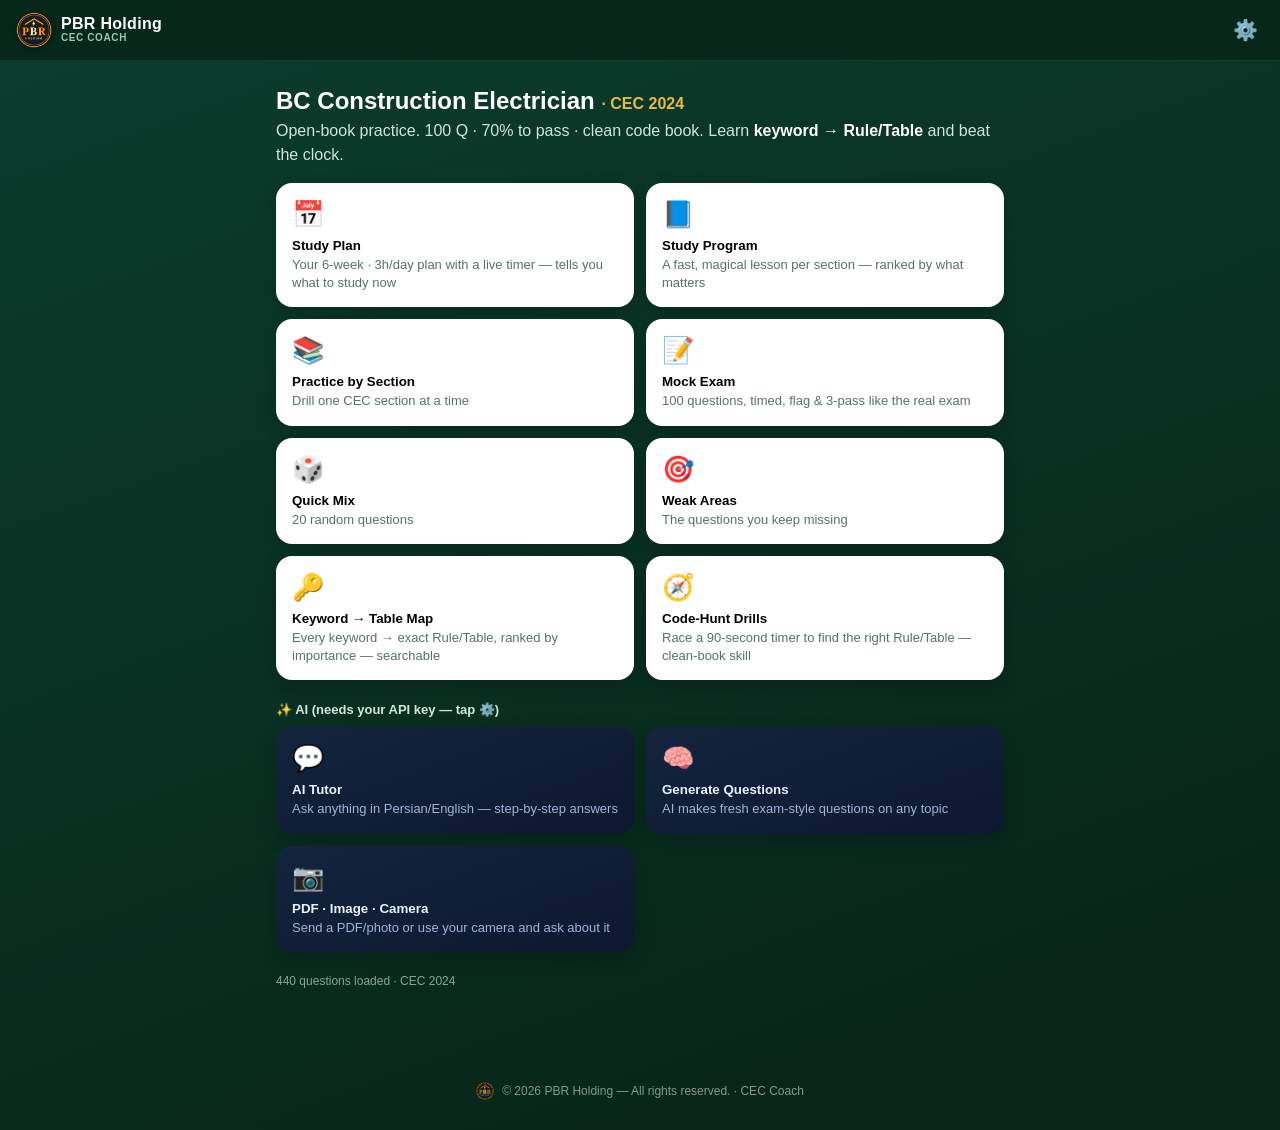
==== cec-coach/web/index.html @ ffb9f449 "Step-by-step "Teach me" everywhere, in your chosen language (EN or فارسی) - A 🧑‍🏫 Teach button now s" ====
<!DOCTYPE html>
<html lang="en">
<head>
  <meta charset="UTF-8" />
  <meta name="viewport" content="width=device-width, initial-scale=1.0, maximum-scale=1.0" />
  <meta name="theme-color" content="#0b3d2e" />
  <title>CEC Coach — PBR Holding · BC Construction Electrician (CEC 2024)</title>
  <link rel="manifest" href="manifest.webmanifest?v=32" />
  <link rel="icon" type="image/png" href="favicon.png?v=32" />
  <link rel="apple-touch-icon" href="apple-touch-icon.png?v=32" />
  <meta name="apple-mobile-web-app-capable" content="yes" />
  <meta name="mobile-web-app-capable" content="yes" />
  <meta name="apple-mobile-web-app-title" content="CEC Coach" />
  <link rel="stylesheet" href="styles.css?v=32" />
</head>
<body>
  <header class="topbar">
    <div class="brand" data-home>
      <img src="logo.png?v=32" class="brandlogo" alt="PBR Holding" />
      <span class="brandtxt">PBR Holding<small>CEC Coach</small></span>
    </div>
    <div class="topright">
      <div id="hud" class="hud"></div>
      <button id="gear" class="gear" title="Settings">⚙️</button>
    </div>
  </header>

  <main id="app">
    <!-- HOME -->
    <section id="home" class="screen">
      <h1>BC Construction Electrician <span>· CEC 2024</span></h1>
      <p class="sub">Open-book practice. 100 Q · 70% to pass · clean code book.
        Learn <b>keyword → Rule/Table</b> and beat the clock.</p>

      <div class="cards">
        <button class="card" data-go="plan">
          <div class="card-ic">📅</div>
          <div class="card-t">Study Plan</div>
          <div class="card-d">Your 6-week · 3h/day plan with a live timer — tells you what to study now</div>
        </button>
        <button class="card" data-go="study">
          <div class="card-ic">📘</div>
          <div class="card-t">Study Program</div>
          <div class="card-d">A fast, magical lesson per section — ranked by what matters</div>
        </button>
        <button class="card" data-mode="section">
          <div class="card-ic">📚</div>
          <div class="card-t">Practice by Section</div>
          <div class="card-d">Drill one CEC section at a time</div>
        </button>
        <button class="card" data-mode="mock">
          <div class="card-ic">📝</div>
          <div class="card-t">Mock Exam</div>
          <div class="card-d">100 questions, timed, flag &amp; 3-pass like the real exam</div>
        </button>
        <button class="card" data-mode="random">
          <div class="card-ic">🎲</div>
          <div class="card-t">Quick Mix</div>
          <div class="card-d">20 random questions</div>
        </button>
        <button class="card" data-mode="weak">
          <div class="card-ic">🎯</div>
          <div class="card-t">Weak Areas</div>
          <div class="card-d">The questions you keep missing</div>
        </button>
        <button class="card" data-go="keymap">
          <div class="card-ic">🔑</div>
          <div class="card-t">Keyword → Table Map</div>
          <div class="card-d">Every keyword → exact Rule/Table, ranked by importance — searchable</div>
        </button>
        <button class="card" data-go="codehunt">
          <div class="card-ic">🧭</div>
          <div class="card-t">Code-Hunt Drills</div>
          <div class="card-d">Race a 90-second timer to find the right Rule/Table — clean-book skill</div>
        </button>
      </div>

      <div class="ai-row">
        <div class="ai-label">✨ AI (needs your API key — tap ⚙️)</div>
        <div class="cards">
          <button class="card ai" data-go="tutor">
            <div class="card-ic">💬</div>
            <div class="card-t">AI Tutor</div>
            <div class="card-d">Ask anything in Persian/English — step-by-step answers</div>
          </button>
          <button class="card ai" data-go="generate">
            <div class="card-ic">🧠</div>
            <div class="card-t">Generate Questions</div>
            <div class="card-d">AI makes fresh exam-style questions on any topic</div>
          </button>
          <button class="card ai" data-go="vision">
            <div class="card-ic">📷</div>
            <div class="card-t">PDF · Image · Camera</div>
            <div class="card-d">Send a PDF/photo or use your camera and ask about it</div>
          </button>
        </div>
      </div>

      <div id="stats" class="stats"></div>
      <p class="foot" id="libline"></p>
    </section>

    <!-- SECTION PICKER -->
    <section id="picker" class="screen hidden">
      <button class="back" data-home>← Back</button>
      <h2>Choose a section</h2>
      <div id="sectionList" class="seclist"></div>
    </section>

    <!-- QUIZ -->
    <section id="quiz" class="screen hidden">
      <div class="quizbar">
        <button class="back" data-home>← Quit</button>
        <div class="progress"><div id="bar" class="bar"></div></div>
      </div>
      <div class="qmeta">
        <span id="qcount" class="qchip"></span>
        <span id="qscore" class="qchip score"></span>
        <span id="qtimer" class="qchip" title="Time on this question">⏱ 0:00</span>
        <span id="ttimer" class="qchip" title="Total exam time">🕒 0:00</span>
      </div>

      <div class="qcard">
        <div id="qtags" class="qtags"></div>
        <div id="qtext" class="qtext"></div>
        <div id="banner" class="banner hidden"></div>
        <div id="options" class="options"></div>
      </div>

      <div id="explain" class="explain hidden"></div>

      <div class="rowbtns navbtns">
        <button id="prev" class="ghost">← Prev</button>
        <button id="flag" class="ghost">🚩 Flag</button>
        <button id="next" class="ghost">Next →</button>
      </div>
      <div class="rowbtns">
        <button id="teach" class="primary teachbtn hidden">🧑‍🏫 Teach me · فارسی + English</button>
      </div>
      <div class="rowbtns">
        <button id="finish" class="primary finishbtn">Finish &amp; see score ✓</button>
      </div>
      <p class="foot kbhint">Tip: press <b>A B C D</b> to answer · <b>←</b> / <b>→</b> to move</p>
    </section>

    <!-- RESULTS -->
    <section id="results" class="screen hidden">
      <h2>Session complete</h2>
      <div id="score" class="score"></div>
      <div id="resultActions" class="rowbtns"></div>
      <div id="rdetail" class="rdetail"></div>
      <div id="resultActions2" class="rowbtns"></div>
    </section>

    <!-- STUDY PLAN -->
    <section id="plan" class="screen hidden">
      <button class="back" data-home>← Back</button>
      <h2 id="planTitle">📅 Study Plan — 6 weeks · 3h/day</h2>
      <div id="planLang" class="langtoggle"></div>
      <div class="timecard">
        <div id="timerBig" class="timerbig">0:00</div>
        <div class="timerbtns">
          <button id="timerToggle" class="primary">▶ Start studying</button>
          <button id="timerReset" class="ghost">Reset day</button>
        </div>
      </div>
      <div class="trackgrid">
        <div class="track"><div class="tracklbl">Today</div><div id="trkToday" class="trackval">0h / 3h</div><div class="trackbar"><div id="barToday" class="trackfill"></div></div></div>
        <div class="track"><div class="tracklbl">This week</div><div id="trkWeek" class="trackval">0h / 18h</div><div class="trackbar"><div id="barWeek" class="trackfill"></div></div></div>
        <div class="track"><div class="tracklbl">Total</div><div id="trkTotal" class="trackval">0h / 108h</div><div class="trackbar"><div id="barTotal" class="trackfill"></div></div></div>
      </div>
      <div id="nowTask" class="nowtask"></div>
      <div id="planList" class="planlist"></div>
    </section>

    <!-- CODE-HUNT DRILLS -->
    <section id="codehunt" class="screen hidden">
      <button class="back" data-home>← Back</button>
      <h2 id="chTitle">🧭 Code-Hunt Drills</h2>
      <div id="chLang" class="langtoggle"></div>
      <p id="chIntro" class="sub">A scenario appears + a 90-second timer. Race to find the governing
        Rule/Table in your code book, then reveal to check. Builds clean-book speed.</p>
      <div id="chScore" class="chscore"></div>
      <div class="qcard">
        <div id="chPrompt" class="chprompt"></div>
        <div id="chTimer" class="chtimer">1:30</div>
        <div id="chReveal" class="chrevealbox hidden"></div>
      </div>
      <div class="rowbtns">
        <button id="chShow" class="primary">Reveal location</button>
        <button id="chFound" class="ghost hidden">✅ Found in time</button>
        <button id="chMiss" class="ghost hidden">❌ Missed</button>
      </div>
    </section>

    <!-- STUDY PROGRAM -->
    <section id="study" class="screen hidden">
      <button class="back" data-home>← Back</button>
      <h2>📘 Study Program</h2>
      <p class="sub">One tight, high-yield lesson per section — ordered by how much it
        weighs on the exam. Tap a section to learn the fast way to the answer.</p>
      <div id="studyLang" class="langtoggle"></div>
      <div id="studyList" class="studylist"></div>
    </section>

    <!-- STUDY LESSON -->
    <section id="lesson" class="screen hidden">
      <button class="back" data-study>← All sections</button>
      <div id="lessonLang" class="langtoggle"></div>
      <div id="lessonBody" class="rich"></div>
      <div class="rowbtns lessonbtns">
        <button id="lessonDrill" class="primary">🎯 Drill this section</button>
        <button id="lessonGen" class="ghost">🧠 Make AI questions</button>
        <button id="lessonTeach" class="ghost">🧑‍🏫 Teach me (AI)</button>
      </div>
      <div id="lessonTeachOut"></div>
    </section>

    <!-- KEYWORD MAP -->
    <section id="keymap" class="screen hidden">
      <button class="back" data-home>← Back</button>
      <h2>🔑 Keyword → Table / Rule</h2>
      <p class="sub">See a keyword in a question → jump straight to the right place.
        Type to filter (e.g. <b>motor</b>, <b>conduit</b>, <b>voltage drop</b>).</p>
      <input id="kmSearch" type="text" placeholder="🔎 Search keyword, table, or rule…" />
      <div id="kmList" class="kmlist"></div>
      <p id="kmEmpty" class="foot hidden">No match — try another word.</p>
    </section>

    <!-- AI TUTOR -->
    <section id="tutor" class="screen hidden">
      <button class="back" data-home>← Back</button>
      <h2>💬 AI Tutor</h2>
      <p class="sub">Ask in Persian or English. The tutor knows CEC 2024 and your keyword→table map.</p>
      <div id="chatLang" class="langtoggle"></div>
      <div id="chat" class="chat"></div>
      <div class="composer">
        <textarea id="chatinput" rows="2" placeholder="Type your question… مثلا: سایز کابل برای موتور ۱۰ اسب‌بخار؟"></textarea>
        <button id="chatsend" class="primary">Send</button>
      </div>
    </section>

    <!-- GENERATE -->
    <section id="generate" class="screen hidden">
      <button class="back" data-home>← Back</button>
      <h2>🧠 Generate Questions</h2>
      <p class="sub">AI writes fresh exam-style questions with full keyword→table explanations.</p>
      <label class="fld">Topic / section
        <input id="genTopic" type="text" placeholder="e.g. motor branch conductor sizing, Section 28" />
      </label>
      <label class="fld">How many
        <select id="genCount">
          <option>3</option><option selected>5</option><option>10</option>
        </select>
      </label>
      <button id="genGo" class="primary">Generate &amp; start quiz</button>
      <div id="genStatus" class="status"></div>
    </section>

    <!-- VISION: PDF / IMAGE / CAMERA -->
    <section id="vision" class="screen hidden">
      <button class="back" data-home>← Back</button>
      <h2>📷 PDF · Image · Camera</h2>
      <p class="sub">Attach a PDF or photo (or snap one with your camera), then ask a question about it.</p>
      <div class="attachrow">
        <label class="attachbtn">🖼️ Image / PDF
          <input id="fileInput" type="file" accept="image/*,application/pdf" hidden />
        </label>
        <label class="attachbtn">📸 Camera
          <input id="camInput" type="file" accept="image/*" capture="environment" hidden />
        </label>
      </div>
      <div id="attachPreview" class="attachPreview"></div>
      <label class="fld">Your question
        <textarea id="visionQ" rows="3" placeholder="e.g. What does this table say the ampacity is? این جدول چی میگه؟"></textarea>
      </label>
      <button id="visionGo" class="primary">Ask</button>
      <div id="visionOut" class="explain hidden"></div>
    </section>

    <!-- SETTINGS -->
    <section id="settings" class="screen hidden">
      <button class="back" data-home>← Back</button>
      <h2>⚙️ Settings</h2>
      <label class="fld">Anthropic API key (stays on this device only)
        <input id="apiKey" type="password" placeholder="sk-ant-…" />
      </label>
      <label class="fld">Model
        <select id="model">
          <option value="claude-opus-4-8">Opus 4.8 — smartest (recommended)</option>
          <option value="claude-sonnet-4-6">Sonnet 4.6 — cheaper</option>
          <option value="claude-haiku-4-5">Haiku 4.5 — cheapest</option>
        </select>
      </label>
      <button id="saveKey" class="primary">Save</button>
      <div id="keyStatus" class="status"></div>

      <h3 style="color:#fff;margin-top:22px">🔊 Read-aloud</h3>
      <label class="fld">Voice (choose the most natural one on your device)
        <select id="ttsVoice"></select>
      </label>
      <label class="fld">Speed: <span id="ttsRateVal">0.55×</span>
        <input id="ttsRate" type="range" min="0.4" max="1" step="0.05" value="0.55" />
      </label>
      <button id="ttsTest" class="ghost">🔊 Test the voice</button>
      <p class="foot">Tip: on Android, “Google” voices sound the most natural; on iPhone use Settings → Accessibility → Spoken Content → Voices to download an Enhanced/Canada English voice. کلید فقط روی همین دستگاه ذخیره می‌شود.</p>
    </section>
  </main>

  <footer class="copyright">
    <img src="logo.png?v=32" class="cpright-logo" alt="" />
    © 2026 PBR Holding — All rights reserved. · CEC Coach
  </footer>

  <script src="questions.js?v=32"></script>
  <script src="study.js?v=32"></script>
  <script src="app.js?v=32"></script>
</body>
</html>
---- cec-coach/web/styles.css ----
:root{
  --bg:#0b3d2e; --bg2:#0e4a37; --card:#ffffff; --ink:#10241c; --muted:#5b7066;
  --accent:#1db954; --accent2:#0b8a43; --line:#e3eae6; --bad:#c0392b; --good:#1e8e3e;
  --gold:#e8b84b;
}
*{box-sizing:border-box}
html,body{margin:0;padding:0}
body{
  font-family:-apple-system,BlinkMacSystemFont,"Segoe UI",Roboto,Helvetica,Arial,sans-serif;
  background:linear-gradient(160deg,var(--bg),#072518 90%);
  color:var(--ink); min-height:100vh;
}
.topbar{
  position:sticky; top:0; z-index:10; display:flex; align-items:center; justify-content:space-between;
  padding:12px 16px; background:rgba(7,37,24,.85); backdrop-filter:blur(8px); color:#fff;
  border-bottom:1px solid rgba(255,255,255,.08);
}
.brand{display:flex; align-items:center; gap:9px; font-weight:800; letter-spacing:.3px; cursor:pointer}
.brandlogo{height:36px; width:36px; border-radius:50%; flex:0 0 auto; box-shadow:0 1px 4px rgba(0,0,0,.35)}
.brandtxt{display:flex; flex-direction:column; line-height:1.06}
.brandtxt small{font-size:10px; font-weight:600; color:#9fc7b6; letter-spacing:.6px; text-transform:uppercase}
.copyright{display:flex; align-items:center; justify-content:center; gap:8px; color:#7f9c91;
  font-size:12px; padding:20px 16px 30px; text-align:center}
.cpright-logo{height:18px; width:18px; border-radius:50%; opacity:.9}
.topright{display:flex; align-items:center; gap:10px}
.hud{font-size:13px; opacity:.85}
.gear{background:transparent; border:0; font-size:20px; cursor:pointer}
#app{max-width:760px; margin:0 auto; padding:18px 16px 60px}
.screen{animation:fade .25s ease}
.hidden{display:none !important}
@keyframes fade{from{opacity:0; transform:translateY(6px)}to{opacity:1;transform:none}}

h1{color:#fff; font-size:24px; margin:8px 0 4px}
h1 span{color:var(--gold); font-weight:600; font-size:16px}
h2{color:#fff; margin:6px 0 10px}
.sub{color:#cfe6db; margin:0 0 16px; line-height:1.5}
.sub b{color:#fff}

.cards{display:grid; grid-template-columns:1fr 1fr; gap:12px}
.card{
  text-align:left; background:var(--card); border:0; border-radius:16px; padding:16px;
  cursor:pointer; box-shadow:0 6px 18px rgba(0,0,0,.18); transition:transform .12s, box-shadow .12s;
}
.card:active{transform:scale(.98)}
.card:hover{box-shadow:0 10px 26px rgba(0,0,0,.26)}
.card.ai{background:linear-gradient(160deg,#13243d,#0d1830); color:#eaf2ff}
.card-ic{font-size:26px}
.card-t{font-weight:700; margin-top:8px}
.card-d{font-size:13px; color:var(--muted); margin-top:3px; line-height:1.35}
.card.ai .card-d{color:#9fb4d8}

.ai-row{margin-top:22px}
.ai-label{color:#cfe6db; font-size:13px; margin:0 0 10px; font-weight:600}

.stats{margin-top:20px; color:#cfe6db; font-size:14px}
.foot{color:#86a59a; font-size:12px; margin-top:18px; line-height:1.5}

.back{background:transparent; border:0; color:#cfe6db; font-size:15px; cursor:pointer; padding:4px 0; margin-bottom:6px}

.seclist{display:grid; gap:10px}
.secitem{display:flex; justify-content:space-between; align-items:center; background:var(--card);
  border:0; border-radius:12px; padding:14px 16px; cursor:pointer; text-align:left}
.secitem b{font-size:15px}
.secitem .cnt{color:var(--muted); font-size:13px}

.quizbar{display:flex; align-items:center; gap:12px; margin-bottom:12px}
.progress{flex:1; height:8px; background:rgba(255,255,255,.15); border-radius:99px; overflow:hidden}
.bar{height:100%; width:0; background:var(--accent); transition:width .3s}
.qcount{color:#cfe6db; font-size:13px; white-space:nowrap}
.timer{color:var(--gold); font-weight:700; margin-bottom:10px; font-variant-numeric:tabular-nums}
.timer.warn{color:#ff6b6b}

/* exam meta row: number, live score, per-question + total timers */
.qmeta{display:flex; flex-wrap:wrap; gap:8px; margin-bottom:12px}
.qchip{background:rgba(255,255,255,.12); color:#eaf7f0; font-size:13px; font-weight:700;
  padding:6px 12px; border-radius:99px; font-variant-numeric:tabular-nums}
.qchip.score{background:#13402e; color:#7be0a6}
.qchip.warn{background:#5a1d1d; color:#ff9b9b}

.banner{border-radius:12px; padding:11px 14px; margin-bottom:14px; font-size:15px; line-height:1.5}
.banner.good{background:#e9f7ee; color:#0b6b34; border:1.5px solid #9be0b5}
.banner.bad{background:#fdecea; color:#9a2a1d; border:1.5px solid #f3b6ad}

.navbtns{justify-content:space-between}
.navbtns .ghost{flex:0 0 auto; min-width:84px}
.teachbtn{flex:1; margin:0 8px; white-space:nowrap}
.ghost:disabled{opacity:.4; cursor:default}
.finishbtn{width:100%}
.kbhint{text-align:center; margin-top:6px}

.teachbox{background:#f3f9f6; border:1px solid var(--line); border-radius:12px; padding:14px; margin-top:14px}
.teachbox:empty{display:none}
.tmsg{padding:10px 13px; border-radius:12px; margin:8px 0; line-height:1.6; word-wrap:break-word; overflow-x:auto}
.tmsg.me{background:var(--accent); color:#042a17; max-width:90%; margin-inline-start:auto; font-weight:600; unicode-bidi:plaintext}
.tmsg.ai{background:#fff; border:1px solid var(--line)}
.teachcomposer{margin-top:10px}
.teachcomposer textarea{flex:1}

/* results: misses review */
.miss{background:#fff; color:var(--ink); border-radius:14px; padding:14px; margin:12px 0; line-height:1.55}
.miss .missq{font-weight:700; margin-bottom:8px}
.miss .missline{font-size:14px; margin-bottom:8px}
.miss .missline .bad{color:var(--bad)}
.miss .missline .ok{color:var(--good)}
.miss ol{margin:6px 0; padding-inline-start:20px}
.miss li{margin:4px 0}
.miss .refs{font-size:13px; color:var(--muted); margin-top:6px}

@media(max-width:480px){
  .qchip{font-size:12px; padding:5px 10px}
  .teachbtn{white-space:normal; font-size:13px; padding:11px 10px}
  .navbtns{flex-wrap:wrap}
  .navbtns .ghost{flex:1}
  .teachbtn{flex:1 1 100%; order:3; margin:8px 0 0}
}

.qcard{background:var(--card); border-radius:16px; padding:18px; box-shadow:0 6px 18px rgba(0,0,0,.18)}
.qtags{display:flex; gap:6px; flex-wrap:wrap; margin-bottom:10px}
.tag{background:#eef4f1; color:#2c5d4a; font-size:11px; padding:3px 9px; border-radius:99px; font-weight:600}
.tag.block{background:#fff3d6; color:#8a6300}
.qtext{font-size:17px; line-height:1.5; font-weight:600; margin-bottom:14px}
.qen{font-weight:600}
/* read-aloud speaker buttons */
.spk{flex:0 0 auto; background:#eef4f1; border:1px solid var(--line); border-radius:10px; cursor:pointer;
  font-size:18px; line-height:1; padding:0 12px; color:#2c5d4a}
.spk:hover{background:#dcebe3}
.spk:active{transform:scale(.92)}
.qtext .spk{font-size:15px; padding:3px 9px; border-radius:8px; margin-inline-start:8px; vertical-align:middle}
.exqq .spk,.missq .spk{font-size:14px; padding:2px 8px; margin-inline-start:6px}
.optrow{display:flex; gap:8px; align-items:stretch}
.optrow .opt{flex:1}
/* per-question "Teach me" button (lessons, results) */
.teachrow{margin-top:10px}
.teachmini{background:#0b3d2e; color:#fff; border:0; border-radius:10px; font-weight:700; font-size:13px;
  padding:8px 14px; cursor:pointer}
.teachmini:active{transform:scale(.97)}
/* Persian translations under English question / options / answer */
.qfa{unicode-bidi:isolate; direction:rtl; text-align:right; font-size:14.5px; font-weight:500;
  color:#3a5c4e; margin-top:7px; padding-top:7px; border-top:1px dashed var(--line); line-height:1.7}
.opttext{display:block}
.ofa{unicode-bidi:isolate; direction:rtl; text-align:right; font-size:13px; color:var(--muted);
  margin-top:5px; line-height:1.6}
.afa{unicode-bidi:isolate; direction:rtl; text-align:right; font-size:14px; color:#3a5c4e;
  margin-top:6px; padding-top:6px; border-top:1px dashed var(--line); line-height:1.7; font-weight:500}
.opt.correct .ofa,.opt.wrong .ofa{color:#3a5c4e}
.options{display:grid; gap:10px}
.opt{display:flex; gap:10px; align-items:flex-start; text-align:left; background:#f6f9f7; border:2px solid transparent;
  border-radius:12px; padding:13px 14px; cursor:pointer; font-size:15px; transition:.12s}
.opt:hover{border-color:#cfe3d8}
.opt .k{font-weight:800; color:var(--accent2)}
.opt.correct{border-color:var(--good); background:#e9f7ee}
.opt.wrong{border-color:var(--bad); background:#fdecea}
.opt.dim{opacity:.6}
.opt[disabled]{cursor:default}

.rowbtns{display:flex; gap:10px; margin-top:14px; flex-wrap:wrap}
.primary{background:var(--accent); color:#042a17; border:0; border-radius:12px; padding:13px 18px;
  font-weight:800; font-size:15px; cursor:pointer; transition:.12s}
.primary:hover{background:#19c95f}
.primary:active{transform:scale(.98)}
.primary:disabled{opacity:.55; cursor:default}
.ghost{background:transparent; border:1.5px solid #cfe3d8; color:#cfe6db; border-radius:12px;
  padding:12px 16px; font-weight:700; cursor:pointer}

.explain{background:#fff; border-radius:16px; padding:18px; margin-top:14px; box-shadow:0 6px 18px rgba(0,0,0,.18);
  line-height:1.6}
.explain h4{margin:14px 0 6px; color:var(--accent2)}
.explain h4:first-child{margin-top:0}
.explain .kw{background:#fff3d6; padding:1px 6px; border-radius:6px; font-weight:700}
.explain ol,.explain ul{margin:6px 0; padding-inline-start:22px}
.explain li{margin:4px 0}
.explain .refs{font-size:13px; color:var(--muted); margin-top:8px}
.explain .fa{direction:rtl; text-align:right; background:#f3f7f5; border-radius:10px; padding:10px 12px; margin-top:8px}

.score{font-size:40px; font-weight:900; color:#fff; text-align:center; margin:10px 0}
.score small{display:block; font-size:15px; font-weight:600; color:#cfe6db; margin-top:4px}
.rdetail{color:#cfe6db; line-height:1.7; margin-top:8px}
.rdetail .pass{color:var(--accent)}
.rdetail .fail{color:#ff8a8a}

/* chat */
.chat{display:flex; flex-direction:column; gap:10px; margin-bottom:12px; min-height:120px}
.msg{padding:12px 14px; border-radius:14px; line-height:1.55; max-width:92%; white-space:pre-wrap; word-wrap:break-word}
.msg.me{align-self:flex-end; background:var(--accent); color:#042a17}
.msg.ai{align-self:flex-start; background:#fff; color:var(--ink)}
.msg.ai .fa{direction:rtl; text-align:right}
.composer{display:flex; gap:8px; align-items:flex-end}
.composer textarea{flex:1}

textarea,input[type=text],input[type=password],select{
  width:100%; border:1.5px solid var(--line); border-radius:12px; padding:12px 14px; font-size:15px;
  font-family:inherit; background:#fff; color:var(--ink); resize:vertical;
}
.fld{display:block; color:#cfe6db; font-size:14px; margin:0 0 14px; font-weight:600}
.fld input,.fld select,.fld textarea{margin-top:6px}
.status{color:#cfe6db; font-size:14px; margin-top:12px; min-height:20px}
.status.err{color:#ff8a8a}
.status.ok{color:var(--accent)}

.attachrow{display:flex; gap:10px; margin-bottom:12px}
.attachbtn{flex:1; text-align:center; background:#fff; border-radius:12px; padding:14px; font-weight:700;
  cursor:pointer; box-shadow:0 4px 12px rgba(0,0,0,.15)}
.attachPreview{margin-bottom:12px}
.attachPreview img{max-width:100%; border-radius:12px; box-shadow:0 4px 12px rgba(0,0,0,.2)}
.attachPreview .pill{display:inline-block; background:#fff; color:var(--ink); padding:8px 12px; border-radius:10px; font-size:13px}

/* rich markdown (AI answers) */
.rich{line-height:1.65}
.rich > *:first-child{margin-top:0}
.rich > *:last-child{margin-bottom:0}
.rich h1,.rich h2,.rich h3,.rich h4{margin:16px 0 8px; color:var(--accent2); line-height:1.3}
.rich h1{font-size:20px}.rich h2{font-size:18px}.rich h3{font-size:16px}.rich h4{font-size:15px}
.rich p{margin:9px 0}
.rich ul,.rich ol{margin:9px 0; padding-inline-start:22px}
.rich li{margin:5px 0}
.rich strong{color:#0b3d2e}
.rich code{background:#eef4f1; padding:1px 6px; border-radius:6px; font-family:ui-monospace,Menlo,Consolas,monospace; font-size:.92em}
.rich pre{background:#0e2a20; color:#d7f5e6; padding:13px 15px; border-radius:12px; overflow-x:auto; margin:12px 0; line-height:1.5}
.rich pre code{background:transparent; color:inherit; padding:0; white-space:pre}
.rich hr{border:0; border-top:2px solid var(--line); margin:16px 0}
.rich table{border-collapse:collapse; width:100%; margin:12px 0; font-size:14px}
.rich th,.rich td{border:1px solid var(--line); padding:8px 11px; text-align:start; vertical-align:top}
.rich thead th{background:#0b3d2e; color:#fff; font-weight:700}
.rich tbody tr:nth-child(even){background:#f3f7f5}
.rich h1,.rich h2,.rich h3,.rich h4,.rich p,.rich li,.rich td,.rich th{unicode-bidi:plaintext}
/* when a lesson is shown in Persian, force proper RTL flow (Latin terms stay LTR within it) */
#lessonBody[dir="rtl"]{text-align:right}
#lessonBody[dir="rtl"] h2,#lessonBody[dir="rtl"] h3,#lessonBody[dir="rtl"] p,
#lessonBody[dir="rtl"] li,#lessonBody[dir="rtl"] .lsum,#lessonBody[dir="rtl"] .ltc,
#lessonBody[dir="rtl"] .exqq,#lessonBody[dir="rtl"] .mnemo{unicode-bidi:isolate; direction:rtl; text-align:right}
#lessonBody[dir="rtl"] ul,#lessonBody[dir="rtl"] ol{padding-inline-start:0; padding-inline-end:22px}
#lessonBody[dir="rtl"] .ltable .ltr{direction:rtl}
.waiting{color:var(--muted); font-weight:600}
.chat .msg.ai.rich{max-width:100%; overflow-x:auto}

/* stars (importance) */
.stars{color:var(--gold); letter-spacing:1px; white-space:nowrap; font-size:.9em}
.stars .stardim{color:rgba(0,0,0,.16)}
.kmwhy .stars .stardim, .studycard .stars .stardim{color:rgba(255,255,255,.18)}

/* language toggle */
.langtoggle{display:inline-flex; gap:0; margin:0 0 14px; border:1.5px solid rgba(255,255,255,.25); border-radius:99px; overflow:hidden}
.langtoggle button{background:transparent; color:#cfe6db; border:0; padding:7px 18px; font-weight:700; font-size:14px; cursor:pointer}
.langtoggle button.on{background:var(--accent); color:#042a17}

/* responsive lesson tables (stack on mobile — no horizontal scroll) */
.ltable{border:1px solid var(--line); border-radius:12px; overflow:hidden; margin:10px 0}
.ltr{display:grid; grid-template-columns:1.3fr 1.7fr 2fr; border-top:1px solid var(--line)}
.ltr:first-child{border-top:0}
.ltc{padding:9px 11px; line-height:1.45; border-inline-start:1px solid var(--line); min-width:0; overflow-wrap:anywhere}
.ltc.ref{border-inline-start:0}
.ltlbl{display:none; font-size:11px; color:var(--muted); font-weight:800; text-transform:uppercase; letter-spacing:.3px; margin-bottom:2px}
.lessonbtns{flex-wrap:wrap}
.lessonbtns button{flex:1; min-width:120px}
@media(max-width:560px){
  .ltr{grid-template-columns:1fr}
  .ltc{border-inline-start:0; border-top:1px dashed var(--line)}
  .ltc.ref{border-top:0}
  .ltlbl{display:block}
}

/* study program list */
.studylist{display:grid; gap:12px}
.studycard{text-align:left; background:var(--card); border:0; border-radius:16px; padding:16px;
  cursor:pointer; box-shadow:0 6px 18px rgba(0,0,0,.18); transition:transform .12s, box-shadow .12s}
.studycard:active{transform:scale(.99)}
.studycard .sctop{display:flex; justify-content:space-between; align-items:center; gap:10px}
.studycard .sctop b{font-size:16px; color:var(--ink)}
.studycard .sctop .stars .stardim{color:rgba(0,0,0,.16)}
.studycard .scsum{color:var(--muted); font-size:14px; margin:6px 0; line-height:1.45}
.studycard .scmeta{color:#2c5d4a; font-size:12px; font-weight:700; background:#eef4f1; display:inline-block; padding:3px 10px; border-radius:99px}

/* study lesson (white card so rich text is readable) */
#lessonBody{background:#fff; border-radius:16px; padding:16px 16px 18px; box-shadow:0 6px 18px rgba(0,0,0,.18); margin-bottom:14px}
#lessonBody h2{margin:0 0 6px; color:var(--accent2)}
#lessonBody h2 .stars .stardim{color:rgba(0,0,0,.16)}
.lsum{color:var(--ink); font-weight:600; line-height:1.5; margin:6px 0}
.lmeta{color:var(--muted); font-size:13px; font-weight:700; margin-bottom:6px}
#lessonBody .traps li{margin:5px 0}
#lessonBody .traps{background:#fdecea; border-radius:10px; padding:10px 10px 10px 4px; padding-inline-start:26px}
.mnemo{background:#fff7df; border:1px solid #f0d98a; border-radius:10px; padding:11px 13px; margin:12px 0; line-height:1.5}
.exq{background:#f3f9f6; border:1px solid var(--line); border-radius:12px; padding:12px; margin:10px 0}
.exq .exqq{font-weight:700; margin-bottom:6px; line-height:1.45}
.exq .exqa{color:var(--good); font-weight:700; margin-bottom:6px}
.exq ol{margin:6px 0; padding-inline-start:20px}
.exq .refs{font-size:12px; color:var(--muted); margin-top:6px}

/* study plan + timer */
.studying{color:#ffd36b; font-size:12px; font-weight:700; animation:blink 1.4s infinite}
@keyframes blink{50%{opacity:.35}}
.timecard{background:var(--card); border-radius:16px; padding:18px; text-align:center; box-shadow:0 6px 18px rgba(0,0,0,.18); margin-bottom:14px}
.timerbig{font-size:40px; font-weight:900; color:var(--ink); font-variant-numeric:tabular-nums; letter-spacing:1px}
.timerbig.live{color:var(--accent2)}
.timerbtns{display:flex; gap:10px; justify-content:center; margin-top:12px}
.timerbtns .primary,.timerbtns .ghost{flex:1; max-width:220px}
.timerbtns .ghost{border-color:#cfe3d8; color:#2c5d4a}
.trackgrid{display:grid; grid-template-columns:1fr 1fr 1fr; gap:10px; margin-bottom:16px}
.track{background:rgba(255,255,255,.08); border-radius:12px; padding:11px}
.tracklbl{color:#cfe6db; font-size:12px; font-weight:700}
.trackval{color:#fff; font-size:16px; font-weight:800; margin:3px 0 7px; font-variant-numeric:tabular-nums}
.trackbar{height:7px; background:rgba(255,255,255,.15); border-radius:99px; overflow:hidden}
.trackfill{height:100%; width:0; background:var(--accent); transition:width .4s}
.nowtask{background:linear-gradient(160deg,#13402e,#0b3d2e); border:1px solid rgba(255,255,255,.12); border-radius:16px; padding:16px; margin-bottom:16px}
.nowtask .ntlbl{color:#9fe0b8; font-size:13px; font-weight:700}
.nowtask .nttask{color:#fff; font-size:17px; font-weight:800; margin:6px 0 12px}
.planlist{display:grid; gap:10px}
.planweek{background:var(--card); border-radius:12px; padding:12px 14px; cursor:pointer; transition:transform .12s}
.planweek:active{transform:scale(.99)}
.planweek.cur{outline:2px solid var(--accent)}
.pwopen{color:var(--accent2); font-size:12px; font-weight:800; margin-top:8px}
.pwtop{display:flex; justify-content:space-between; font-size:14px; margin-bottom:7px}
.pwtop span{color:var(--accent2); font-weight:800}
.pwsecs{color:var(--muted); font-size:12px; margin-top:6px}

/* code-hunt */
.chscore{color:#cfe6db; font-weight:700; margin-bottom:10px}
.chprompt{font-size:17px; line-height:1.5; text-align:center}
.chprompt b{display:inline-block; margin-top:6px; font-size:19px}
.chprompt .chsec{color:var(--muted); font-size:13px; margin-top:6px; font-weight:600}
.chtimer{text-align:center; font-size:34px; font-weight:900; color:var(--accent2); font-variant-numeric:tabular-nums; margin:14px 0}
.chtimer.warn{color:var(--bad)}
.chrevealbox{background:#e9f7ee; border:1px solid #9be0b5; border-radius:12px; padding:13px; text-align:center; font-size:17px}
.chrevealbox .chwhy{color:var(--muted); font-size:14px; margin-top:6px; font-weight:500}

/* page-number chip + flag */
.pagechip{background:#eef4f1; color:#2c5d4a; border:1px dashed #b9d3c7; border-radius:8px; font-size:11px;
  font-weight:800; padding:2px 7px; cursor:pointer; vertical-align:middle}
.pagechip.set{background:#fff3d6; color:#8a6300; border-style:solid; border-color:#e8c97a}
#flag.on{background:#fdecea; border-color:#f3b6ad; color:#9a2a1d}

/* keyword map */
#kmSearch{margin-bottom:14px; position:sticky; top:60px; z-index:5}
.kmlist{display:flex; flex-direction:column; gap:18px}
.kmsec{background:#fff; border-radius:16px; padding:14px 14px 8px; box-shadow:0 6px 18px rgba(0,0,0,.18)}
.kmsec h3{margin:2px 0 10px; color:var(--accent2); font-size:16px; display:flex; align-items:center; gap:8px}
.kmsec h3 .pill{background:#eef4f1; color:#2c5d4a; font-size:11px; padding:2px 8px; border-radius:99px; font-weight:700}
.kmrow{display:grid; grid-template-columns:1.2fr 1fr 1fr; gap:10px; align-items:center;
  padding:11px 6px; border-top:1px solid var(--line)}
.kmrow:first-of-type{border-top:0}
.kmkw{font-weight:600; color:var(--ink); line-height:1.4}
.kmjump{display:flex; align-items:center; gap:6px}
.kmjump .arrow{color:var(--muted)}
.kmjump b{background:#e9f7ee; color:#0b6b34; padding:4px 10px; border-radius:9px; font-weight:800; line-height:1.35}
.kmwhy{color:var(--muted); font-size:13px; line-height:1.4}
.kmrow mark{background:#ffe9a8; color:inherit; padding:0 2px; border-radius:4px}
.kmlbl{display:none; font-size:11px; color:var(--muted); font-weight:700; text-transform:uppercase; letter-spacing:.4px}
@media(max-width:560px){
  .kmrow{grid-template-columns:1fr; gap:4px; padding:12px 4px}
  .kmlbl{display:block; margin-top:6px}
  .kmjump b{display:inline-block}
}

.dots:after{content:'…'; animation:dots 1.2s steps(4,end) infinite; display:inline-block; width:1em; text-align:left}
@keyframes dots{0%{content:''}25%{content:'.'}50%{content:'..'}75%{content:'...'}}

@media(max-width:480px){
  .cards{grid-template-columns:1fr}
  h1{font-size:21px}
}
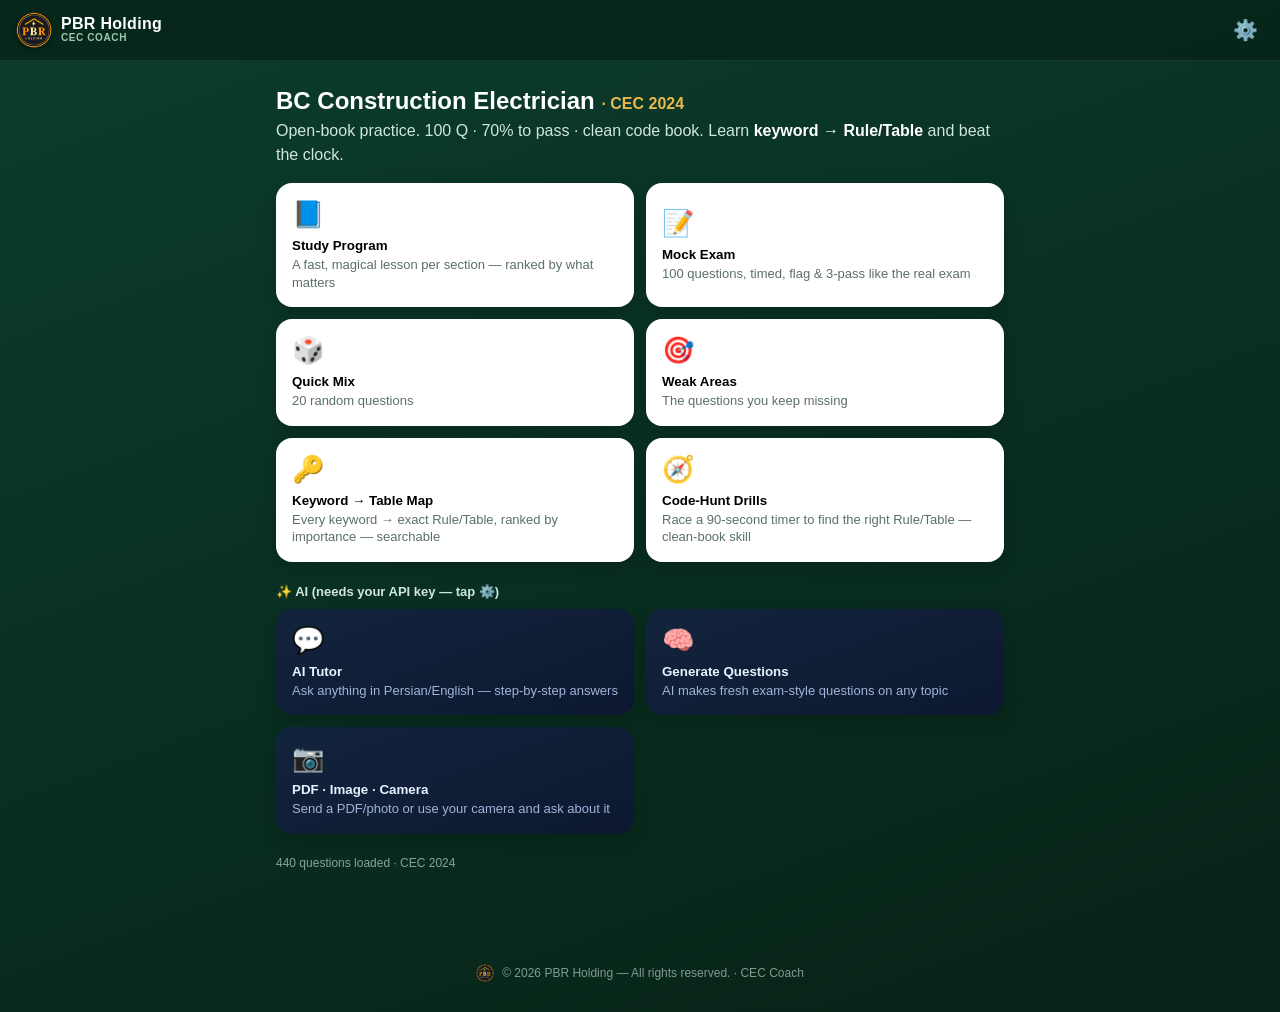
==== commit 75a015e6: "Hide Study Plan and Practice-by-Section home cards for now Keep both buttons in the DOM (not deleted" ====
--- a/cec-coach/web/index.html
+++ b/cec-coach/web/index.html
@@ -5,18 +5,18 @@
   <meta name="viewport" content="width=device-width, initial-scale=1.0, maximum-scale=1.0" />
   <meta name="theme-color" content="#0b3d2e" />
   <title>CEC Coach — PBR Holding · BC Construction Electrician (CEC 2024)</title>
-  <link rel="manifest" href="manifest.webmanifest?v=32" />
-  <link rel="icon" type="image/png" href="favicon.png?v=32" />
-  <link rel="apple-touch-icon" href="apple-touch-icon.png?v=32" />
+  <link rel="manifest" href="manifest.webmanifest?v=38" />
+  <link rel="icon" type="image/png" href="favicon.png?v=38" />
+  <link rel="apple-touch-icon" href="apple-touch-icon.png?v=38" />
   <meta name="apple-mobile-web-app-capable" content="yes" />
   <meta name="mobile-web-app-capable" content="yes" />
   <meta name="apple-mobile-web-app-title" content="CEC Coach" />
-  <link rel="stylesheet" href="styles.css?v=32" />
+  <link rel="stylesheet" href="styles.css?v=38" />
 </head>
 <body>
   <header class="topbar">
     <div class="brand" data-home>
-      <img src="logo.png?v=32" class="brandlogo" alt="PBR Holding" />
+      <img src="logo.png?v=38" class="brandlogo" alt="PBR Holding" />
       <span class="brandtxt">PBR Holding<small>CEC Coach</small></span>
     </div>
     <div class="topright">
@@ -33,7 +33,7 @@
         Learn <b>keyword → Rule/Table</b> and beat the clock.</p>
 
       <div class="cards">
-        <button class="card" data-go="plan">
+        <button class="card" data-go="plan" hidden>
           <div class="card-ic">📅</div>
           <div class="card-t">Study Plan</div>
           <div class="card-d">Your 6-week · 3h/day plan with a live timer — tells you what to study now</div>
@@ -43,7 +43,7 @@
           <div class="card-t">Study Program</div>
           <div class="card-d">A fast, magical lesson per section — ranked by what matters</div>
         </button>
-        <button class="card" data-mode="section">
+        <button class="card" data-mode="section" hidden>
           <div class="card-ic">📚</div>
           <div class="card-t">Practice by Section</div>
           <div class="card-d">Drill one CEC section at a time</div>
@@ -308,12 +308,12 @@
   </main>
 
   <footer class="copyright">
-    <img src="logo.png?v=32" class="cpright-logo" alt="" />
+    <img src="logo.png?v=38" class="cpright-logo" alt="" />
     © 2026 PBR Holding — All rights reserved. · CEC Coach
   </footer>
 
-  <script src="questions.js?v=32"></script>
-  <script src="study.js?v=32"></script>
-  <script src="app.js?v=32"></script>
+  <script src="questions.js?v=38"></script>
+  <script src="study.js?v=38"></script>
+  <script src="app.js?v=38"></script>
 </body>
 </html>
--- a/cec-coach/web/styles.css
+++ b/cec-coach/web/styles.css
@@ -42,6 +42,7 @@
   cursor:pointer; box-shadow:0 6px 18px rgba(0,0,0,.18); transition:transform .12s, box-shadow .12s;
 }
 .card:active{transform:scale(.98)}
+.card[hidden]{display:none}
 .card:hover{box-shadow:0 10px 26px rgba(0,0,0,.26)}
 .card.ai{background:linear-gradient(160deg,#13243d,#0d1830); color:#eaf2ff}
 .card-ic{font-size:26px}
@@ -91,7 +92,10 @@
 .teachbox{background:#f3f9f6; border:1px solid var(--line); border-radius:12px; padding:14px; margin-top:14px}
 .teachbox:empty{display:none}
 .tmsg{padding:10px 13px; border-radius:12px; margin:8px 0; line-height:1.6; word-wrap:break-word; overflow-x:auto}
-.tmsg.me{background:var(--accent); color:#042a17; max-width:90%; margin-inline-start:auto; font-weight:600; unicode-bidi:plaintext}
+.tmsg.me{background:var(--accent); color:#042a17; max-width:90%; margin-inline-start:auto; font-weight:600; unicode-bidi:isolate}
+.tmsg.me[dir="rtl"],.msg.me[dir="rtl"]{text-align:right}
+/* English/number islands inside Persian text never get reordered/split */
+bdi{unicode-bidi:isolate; direction:ltr}
 .tmsg.ai{background:#fff; border:1px solid var(--line)}
 .teachcomposer{margin-top:10px}
 .teachcomposer textarea{flex:1}
@@ -134,6 +138,7 @@
 .teachmini{background:#0b3d2e; color:#fff; border:0; border-radius:10px; font-weight:700; font-size:13px;
   padding:8px 14px; cursor:pointer}
 .teachmini:active{transform:scale(.97)}
+.qteach{display:block; margin-top:12px}
 /* Persian translations under English question / options / answer */
 .qfa{unicode-bidi:isolate; direction:rtl; text-align:right; font-size:14.5px; font-weight:500;
   color:#3a5c4e; margin-top:7px; padding-top:7px; border-top:1px dashed var(--line); line-height:1.7}
@@ -223,6 +228,11 @@
 .rich thead th{background:#0b3d2e; color:#fff; font-weight:700}
 .rich tbody tr:nth-child(even){background:#f3f7f5}
 .rich h1,.rich h2,.rich h3,.rich h4,.rich p,.rich li,.rich td,.rich th{unicode-bidi:plaintext}
+/* a whole rich block flagged Persian → proper RTL flow (Latin terms stay LTR inside) */
+.rich[dir="rtl"]{text-align:right}
+.rich[dir="rtl"] h1,.rich[dir="rtl"] h2,.rich[dir="rtl"] h3,.rich[dir="rtl"] h4,
+.rich[dir="rtl"] p,.rich[dir="rtl"] li,.rich[dir="rtl"] td,.rich[dir="rtl"] th{unicode-bidi:isolate; direction:rtl; text-align:right}
+.rich[dir="rtl"] ul,.rich[dir="rtl"] ol{padding-inline-start:0; padding-inline-end:22px}
 /* when a lesson is shown in Persian, force proper RTL flow (Latin terms stay LTR within it) */
 #lessonBody[dir="rtl"]{text-align:right}
 #lessonBody[dir="rtl"] h2,#lessonBody[dir="rtl"] h3,#lessonBody[dir="rtl"] p,
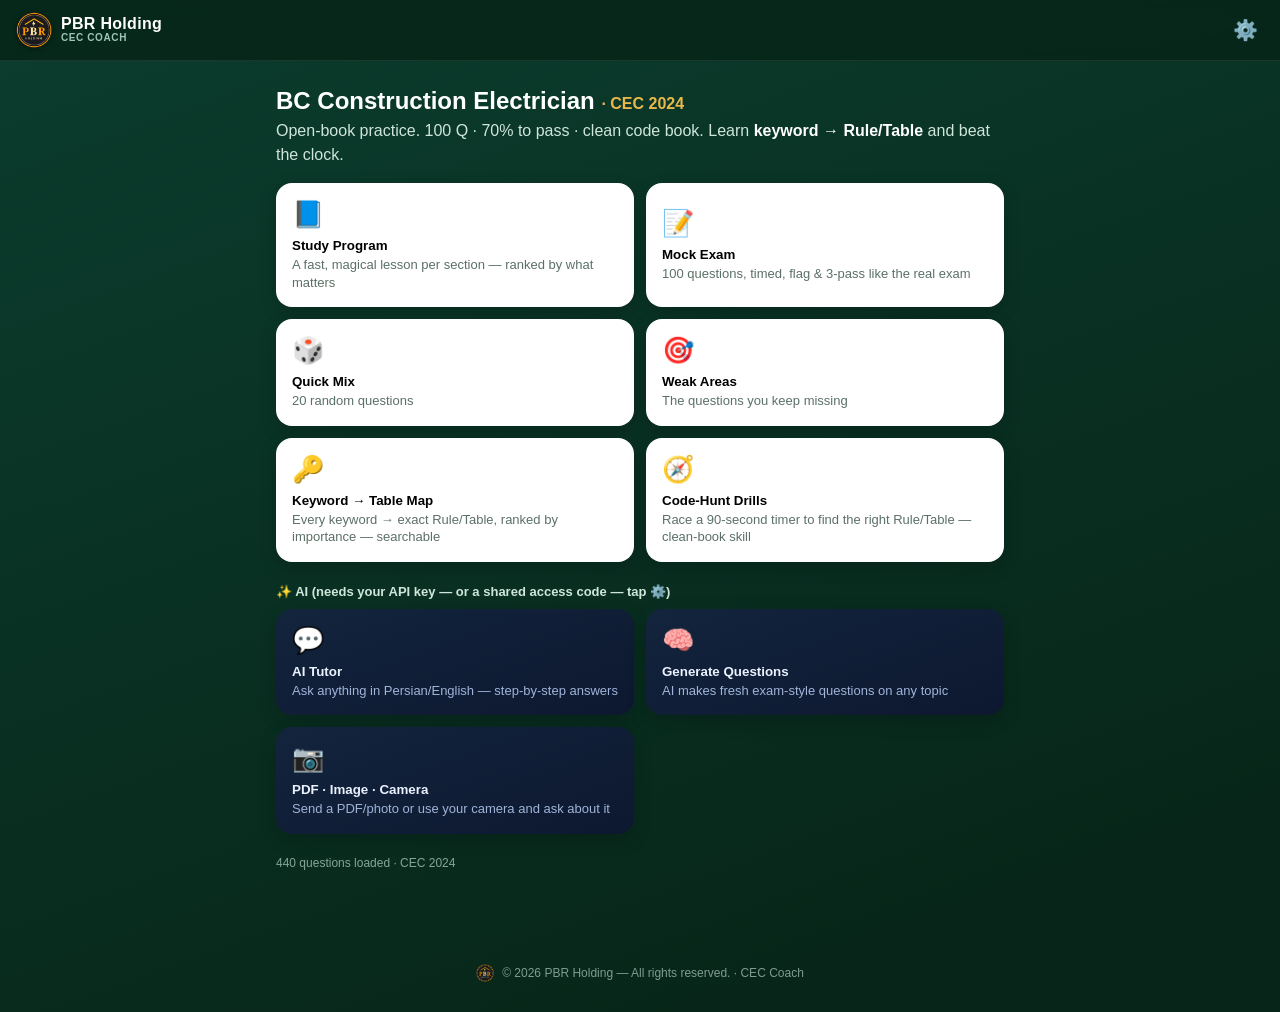
==== commit 4528f6fe: "Add optional shared-proxy mode so AI can be shared without giving keys Lets the app be distributed t" ====
--- a/cec-coach/web/index.html
+++ b/cec-coach/web/index.html
@@ -5,18 +5,18 @@
   <meta name="viewport" content="width=device-width, initial-scale=1.0, maximum-scale=1.0" />
   <meta name="theme-color" content="#0b3d2e" />
   <title>CEC Coach — PBR Holding · BC Construction Electrician (CEC 2024)</title>
-  <link rel="manifest" href="manifest.webmanifest?v=38" />
-  <link rel="icon" type="image/png" href="favicon.png?v=38" />
-  <link rel="apple-touch-icon" href="apple-touch-icon.png?v=38" />
+  <link rel="manifest" href="manifest.webmanifest?v=39" />
+  <link rel="icon" type="image/png" href="favicon.png?v=39" />
+  <link rel="apple-touch-icon" href="apple-touch-icon.png?v=39" />
   <meta name="apple-mobile-web-app-capable" content="yes" />
   <meta name="mobile-web-app-capable" content="yes" />
   <meta name="apple-mobile-web-app-title" content="CEC Coach" />
-  <link rel="stylesheet" href="styles.css?v=38" />
+  <link rel="stylesheet" href="styles.css?v=39" />
 </head>
 <body>
   <header class="topbar">
     <div class="brand" data-home>
-      <img src="logo.png?v=38" class="brandlogo" alt="PBR Holding" />
+      <img src="logo.png?v=39" class="brandlogo" alt="PBR Holding" />
       <span class="brandtxt">PBR Holding<small>CEC Coach</small></span>
     </div>
     <div class="topright">
@@ -76,7 +76,7 @@
       </div>
 
       <div class="ai-row">
-        <div class="ai-label">✨ AI (needs your API key — tap ⚙️)</div>
+        <div class="ai-label">✨ AI (needs your API key — or a shared access code — tap ⚙️)</div>
         <div class="cards">
           <button class="card ai" data-go="tutor">
             <div class="card-ic">💬</div>
@@ -282,6 +282,7 @@
     <section id="settings" class="screen hidden">
       <button class="back" data-home>← Back</button>
       <h2>⚙️ Settings</h2>
+      <p class="foot" style="margin-top:0">برای استفاده از AI، یا کلیدِ شخصیِ خودت را بزن، یا اگر معلمت یک «رمزِ دسترسی» داده، آن را در پایین وارد کن.</p>
       <label class="fld">Anthropic API key (stays on this device only)
         <input id="apiKey" type="password" placeholder="sk-ant-…" />
       </label>
@@ -292,6 +293,15 @@
           <option value="claude-haiku-4-5">Haiku 4.5 — cheapest</option>
         </select>
       </label>
+
+      <h3 style="color:#fff;margin-top:18px">👥 Shared access (no key needed)</h3>
+      <label class="fld">Access code — رمزِ دسترسی (از معلمت بگیر)
+        <input id="accessCode" type="text" placeholder="مثلاً pbr-2026" />
+      </label>
+      <label class="fld">Shared AI server URL (اختیاری — اگر در اپ از قبل تنظیم نشده باشد)
+        <input id="proxyUrl" type="text" placeholder="https://…workers.dev" />
+      </label>
+
       <button id="saveKey" class="primary">Save</button>
       <div id="keyStatus" class="status"></div>
 
@@ -308,12 +318,12 @@
   </main>
 
   <footer class="copyright">
-    <img src="logo.png?v=38" class="cpright-logo" alt="" />
+    <img src="logo.png?v=39" class="cpright-logo" alt="" />
     © 2026 PBR Holding — All rights reserved. · CEC Coach
   </footer>
 
-  <script src="questions.js?v=38"></script>
-  <script src="study.js?v=38"></script>
-  <script src="app.js?v=38"></script>
+  <script src="questions.js?v=39"></script>
+  <script src="study.js?v=39"></script>
+  <script src="app.js?v=39"></script>
 </body>
 </html>
